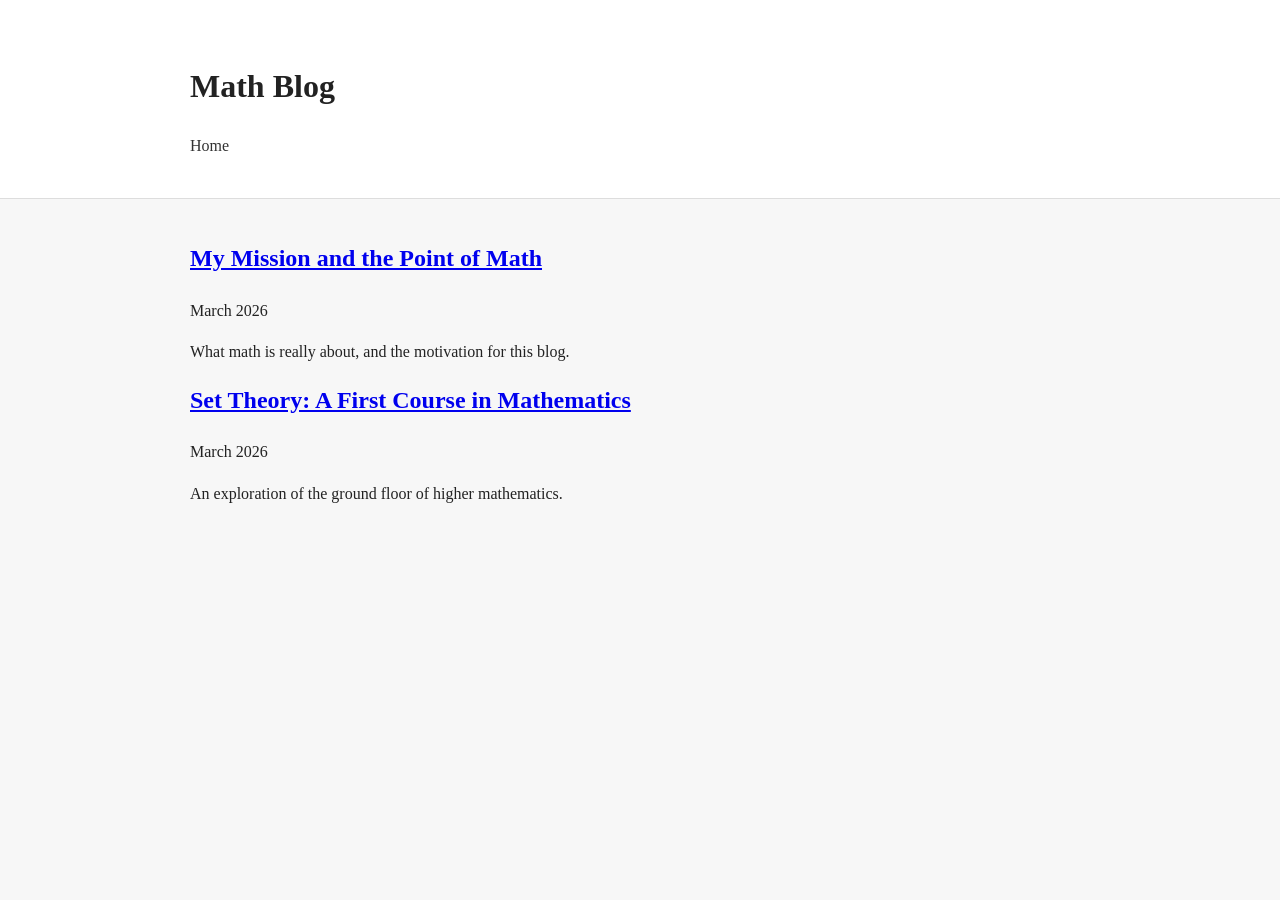
==== blog/index.html @ fbd9040a "Overhaul website" ====
<!DOCTYPE html>
<html lang="en">
  <head>
    <meta charset="UTF-8">
    <title>Paul Zupan | Math Blog</title>
    <link rel="stylesheet" href="../style.css">
  </head>

  <body>
    <header>
      <div class="container">
        <h1>Math Blog</h1>
        <nav>
          <a href="../index.html">Home</a>
        </nav>
      </div>
    </header>

    <div class="container">
      <!--
      <article class="post">
        <h2><a href="first-post.html">An Intuition for Quotient Groups</a></h2>
        <p class="date">March 2026</p>
        <p>
        A conceptual introduction to quotient groups and how they arise
        naturally when studying symmetries.
        </p>
      </article>

      <article class="post">
        <h2><a href="category-theory-notes.html">Notes on Functors</a></h2>
        <p class="date">March 2026</p>
        <p>
        Basic examples of functors and why they appear everywhere in
        mathematics.
        </p>
      </article>
      -->
      <article class="post">
        <h2><a href="the-point.html">My Mission and the Point of Math</a></h2>
        <p class="date">March 2026</p>
        <p>What math is really about, and the motivation for this blog.</p>
      </article>

      <article class="post">
        <h2><a href="set-theory.html">Set Theory: A First Course in Mathematics</a></h2>
        <p class="date">March 2026</p>
        <p>An exploration of the ground floor of higher mathematics.</p>
      </article>
    </div>
  </body>
</html>
---- style.css ----
body {
  margin: 0;
  font-family: Georgia, "Times New Roman", serif;
  background: #f7f7f7;
  color: #222;
  line-height: 1.6;
}

.container {
  max-width: 900px;
  margin: auto;
  padding: 40px 20px;
}

header {
  background: #ffffff;
  border-bottom: 1px solid #ddd;
}

h1 {
  margin-bottom: 5px;
}

.subtitle {
  color: #666;
  margin-top: 0;
}

nav {
  margin-top: 20px;
}

nav a {
  margin-right: 20px;
  text-decoration: none;
  color: #333;
  font-weight: 500;
}

nav a:hover {
  text-decoration: underline;
}

section {
  background: white;
  margin-top: 30px;
  border: 1px solid #e0e0e0;
  border-radius: 4px;
}

h2 {
  margin-top: 0;
}

ul {
  padding-left: 20px;
}

.button {
  display: inline-block;
  margin-top: 10px;
  padding: 10px 18px;
  border: 1px solid #333;
  text-decoration: none;
  color: #333;
  border-radius: 3px;
}

.button:hover {
  background: #333;
  color: white;
}

footer {
  text-align: center;
  color: #777;
  padding: 30px 0;
}
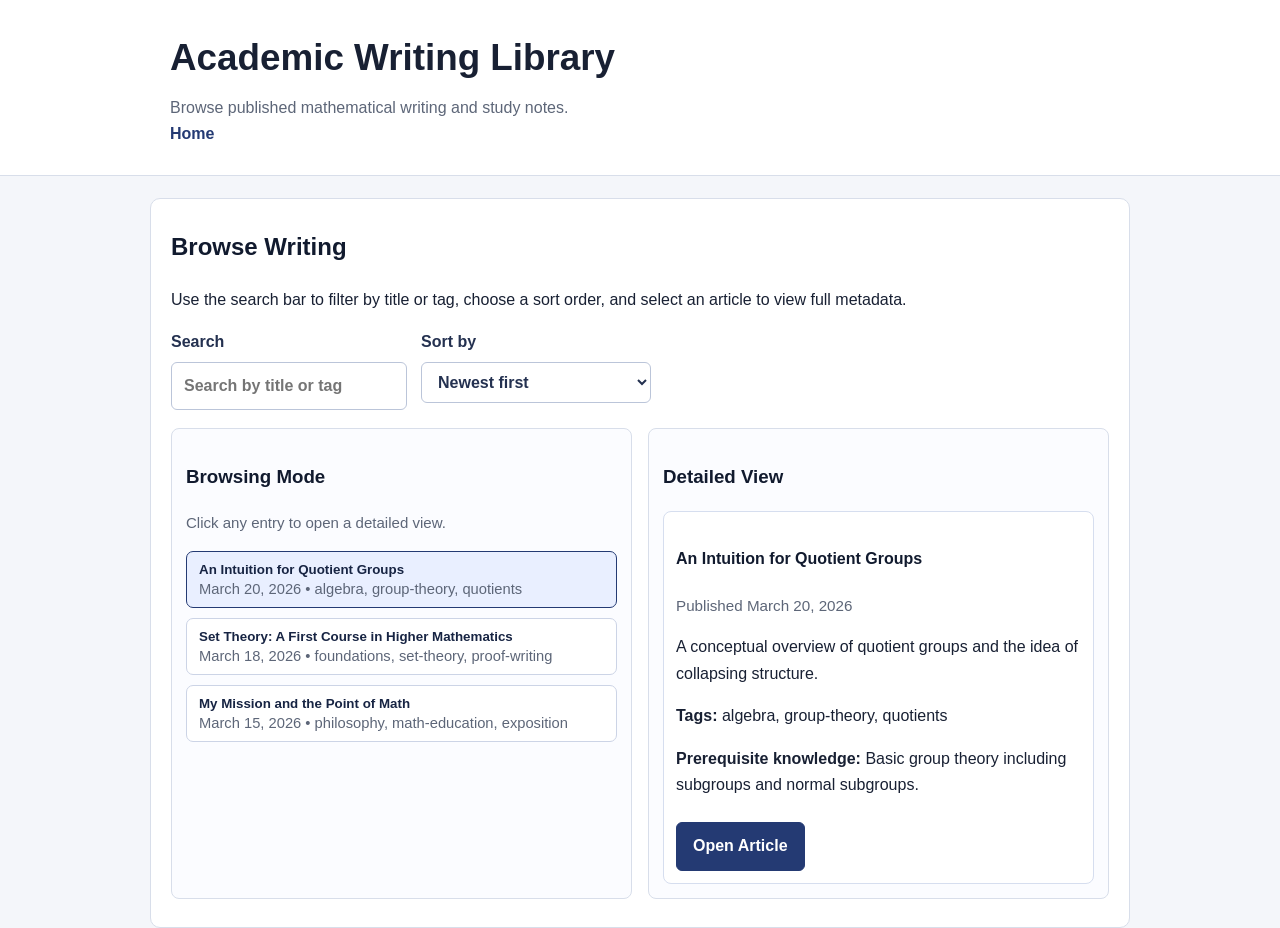
==== commit 1d5699ed: "Build mathematical writing portfolio and searchable library Co-authored-by: Paul Zupan <eggsontoast1" ====
--- a/blog/index.html
+++ b/blog/index.html
@@ -2,51 +2,207 @@
 <html lang="en">
   <head>
     <meta charset="UTF-8">
-    <title>Paul Zupan | Math Blog</title>
+    <meta name="viewport" content="width=device-width, initial-scale=1.0">
+    <title>Paul Zupan | Academic Writing Library</title>
     <link rel="stylesheet" href="../style.css">
   </head>
 
   <body>
-    <header>
+    <header class="site-header">
       <div class="container">
-        <h1>Math Blog</h1>
+        <h1>Academic Writing Library</h1>
+        <p class="subtitle">Browse published mathematical writing and study notes.</p>
         <nav>
           <a href="../index.html">Home</a>
         </nav>
       </div>
     </header>
 
-    <div class="container">
-      <!--
-      <article class="post">
-        <h2><a href="first-post.html">An Intuition for Quotient Groups</a></h2>
-        <p class="date">March 2026</p>
-        <p>
-        A conceptual introduction to quotient groups and how they arise
-        naturally when studying symmetries.
-        </p>
-      </article>
-
-      <article class="post">
-        <h2><a href="category-theory-notes.html">Notes on Functors</a></h2>
-        <p class="date">March 2026</p>
-        <p>
-        Basic examples of functors and why they appear everywhere in
-        mathematics.
-        </p>
-      </article>
-      -->
-      <article class="post">
-        <h2><a href="the-point.html">My Mission and the Point of Math</a></h2>
-        <p class="date">March 2026</p>
-        <p>What math is really about, and the motivation for this blog.</p>
-      </article>
-
-      <article class="post">
-        <h2><a href="set-theory.html">Set Theory: A First Course in Mathematics</a></h2>
-        <p class="date">March 2026</p>
-        <p>An exploration of the ground floor of higher mathematics.</p>
-      </article>
-    </div>
+    <main class="container panel writing-library">
+      <h2>Browse Writing</h2>
+      <p>
+        Use the search bar to filter by title or tag, choose a sort order, and
+        select an article to view full metadata.
+      </p>
+
+      <div class="library-controls">
+        <label class="control-group">
+          Search
+          <input
+            id="searchInput"
+            type="search"
+            placeholder="Search by title or tag"
+            aria-label="Search by title or tag"
+          >
+        </label>
+
+        <label class="control-group">
+          Sort by
+          <select id="sortSelect" aria-label="Sort articles">
+            <option value="newest">Newest first</option>
+            <option value="oldest">Oldest first</option>
+            <option value="title-asc">Title (A to Z)</option>
+            <option value="title-desc">Title (Z to A)</option>
+          </select>
+        </label>
+      </div>
+
+      <div class="library-grid">
+        <section class="browse-pane" aria-labelledby="browse-heading">
+          <h3 id="browse-heading">Browsing Mode</h3>
+          <p class="small-text">Click any entry to open a detailed view.</p>
+          <div id="articleList" class="article-list"></div>
+          <p id="emptyState" class="small-text" hidden>
+            No articles match your search. Try a different title keyword or tag.
+          </p>
+        </section>
+
+        <section class="detail-pane" aria-labelledby="detail-heading">
+          <h3 id="detail-heading">Detailed View</h3>
+          <article id="articleDetail" class="detail-card">
+            <p class="small-text">Select an article from the list to view details.</p>
+          </article>
+        </section>
+      </div>
+
+      <noscript>
+        <hr>
+        <h3>Article Links (JavaScript disabled)</h3>
+        <ul>
+          <li><a href="the-point.html">My Mission and the Point of Math</a></li>
+          <li><a href="set-theory.html">Set Theory: A First Course in Mathematics</a></li>
+          <li><a href="first-post.html">An Intuition for Quotient Groups</a></li>
+        </ul>
+      </noscript>
+    </main>
+
+    <script>
+      const articles = [
+        {
+          id: "the-point",
+          title: "My Mission and the Point of Math",
+          url: "the-point.html",
+          date: "2026-03-15",
+          tags: ["philosophy", "math-education", "exposition"],
+          prerequisites: "Comfort reading short prose discussions about mathematics.",
+          summary: "A mission-centered essay on what mathematics is and why communicating it clearly matters."
+        },
+        {
+          id: "set-theory",
+          title: "Set Theory: A First Course in Higher Mathematics",
+          url: "set-theory.html",
+          date: "2026-03-18",
+          tags: ["foundations", "set-theory", "proof-writing"],
+          prerequisites: "High-school algebra and willingness to read formal definitions.",
+          summary: "An introduction to sets as the foundational language of modern mathematical reasoning."
+        },
+        {
+          id: "quotient-groups",
+          title: "An Intuition for Quotient Groups",
+          url: "first-post.html",
+          date: "2026-03-20",
+          tags: ["algebra", "group-theory", "quotients"],
+          prerequisites: "Basic group theory including subgroups and normal subgroups.",
+          summary: "A conceptual overview of quotient groups and the idea of collapsing structure."
+        }
+      ];
+
+      const searchInput = document.getElementById("searchInput");
+      const sortSelect = document.getElementById("sortSelect");
+      const articleList = document.getElementById("articleList");
+      const articleDetail = document.getElementById("articleDetail");
+      const emptyState = document.getElementById("emptyState");
+      const dateFormatter = new Intl.DateTimeFormat("en-US", {
+        year: "numeric",
+        month: "long",
+        day: "numeric"
+      });
+
+      let selectedId = null;
+
+      function formatDate(dateValue) {
+        return dateFormatter.format(new Date(dateValue + "T00:00:00"));
+      }
+
+      function sortArticles(items) {
+        const mode = sortSelect.value;
+        const sorted = [...items];
+
+        sorted.sort((a, b) => {
+          if (mode === "oldest") return a.date.localeCompare(b.date);
+          if (mode === "title-asc") return a.title.localeCompare(b.title);
+          if (mode === "title-desc") return b.title.localeCompare(a.title);
+          return b.date.localeCompare(a.date);
+        });
+
+        return sorted;
+      }
+
+      function filterArticles() {
+        const query = searchInput.value.trim().toLowerCase();
+        if (!query) return articles;
+
+        return articles.filter((article) => {
+          const titleMatch = article.title.toLowerCase().includes(query);
+          const tagMatch = article.tags.some((tag) => tag.toLowerCase().includes(query));
+          return titleMatch || tagMatch;
+        });
+      }
+
+      function renderDetail(article) {
+        articleDetail.innerHTML = `
+          <h4>${article.title}</h4>
+          <p class="date">Published ${formatDate(article.date)}</p>
+          <p>${article.summary}</p>
+          <p><strong>Tags:</strong> ${article.tags.join(", ")}</p>
+          <p><strong>Prerequisite knowledge:</strong> ${article.prerequisites}</p>
+          <a class="button" href="${article.url}">Open Article</a>
+        `;
+      }
+
+      function renderList() {
+        const visibleArticles = sortArticles(filterArticles());
+        articleList.innerHTML = "";
+
+        if (!visibleArticles.length) {
+          emptyState.hidden = false;
+          articleDetail.innerHTML = "<p class=\"small-text\">No article selected.</p>";
+          return;
+        }
+
+        emptyState.hidden = true;
+        const visibleIds = new Set(visibleArticles.map((article) => article.id));
+        if (!selectedId || !visibleIds.has(selectedId)) {
+          selectedId = visibleArticles[0].id;
+        }
+
+        visibleArticles.forEach((article) => {
+          const button = document.createElement("button");
+          button.type = "button";
+          button.className = "article-item";
+          if (article.id === selectedId) {
+            button.classList.add("active");
+          }
+          button.innerHTML = `
+            <span class="article-title">${article.title}</span>
+            <span class="article-meta">${formatDate(article.date)} • ${article.tags.join(", ")}</span>
+          `;
+          button.addEventListener("click", () => {
+            selectedId = article.id;
+            renderList();
+          });
+          articleList.appendChild(button);
+        });
+
+        const selectedArticle = visibleArticles.find((article) => article.id === selectedId);
+        if (selectedArticle) {
+          renderDetail(selectedArticle);
+        }
+      }
+
+      searchInput.addEventListener("input", renderList);
+      sortSelect.addEventListener("change", renderList);
+      renderList();
+    </script>
   </body>
 </html>
--- a/style.css
+++ b/style.css
@@ -1,78 +1,241 @@
+:root {
+  --bg: #f4f6fa;
+  --panel: #ffffff;
+  --text: #182033;
+  --muted: #5d6678;
+  --line: #d8deea;
+  --accent: #243a73;
+  --accent-soft: #e9efff;
+}
+
+*,
+*::before,
+*::after {
+  box-sizing: border-box;
+}
+
 body {
   margin: 0;
-  font-family: Georgia, "Times New Roman", serif;
-  background: #f7f7f7;
-  color: #222;
-  line-height: 1.6;
+  font-family: "Segoe UI", "Inter", Arial, sans-serif;
+  background: var(--bg);
+  color: var(--text);
+  line-height: 1.65;
 }
 
 .container {
-  max-width: 900px;
-  margin: auto;
-  padding: 40px 20px;
-}
-
-header {
-  background: #ffffff;
-  border-bottom: 1px solid #ddd;
+  max-width: 980px;
+  margin: 0 auto;
+  padding: 28px 20px;
+}
+
+.site-header {
+  background: var(--panel);
+  border-bottom: 1px solid var(--line);
+}
+
+.header-content {
+  display: flex;
+  justify-content: space-between;
+  gap: 28px;
+  align-items: flex-start;
+  padding-bottom: 12px;
 }
 
 h1 {
-  margin-bottom: 5px;
+  margin: 0;
+  font-size: clamp(1.8rem, 4vw, 2.3rem);
+}
+
+h2,
+h3,
+h4 {
+  color: #111a2e;
 }
 
 .subtitle {
-  color: #666;
-  margin-top: 0;
+  color: var(--muted);
+  margin: 6px 0 0;
+}
+
+.contact-list {
+  list-style: none;
+  margin: 0;
+  padding: 0;
+  font-size: 0.95rem;
+}
+
+.contact-list li + li {
+  margin-top: 6px;
 }
 
 nav {
-  margin-top: 20px;
+  display: flex;
+  flex-wrap: wrap;
+  gap: 16px;
 }
 
 nav a {
-  margin-right: 20px;
   text-decoration: none;
-  color: #333;
-  font-weight: 500;
-}
-
-nav a:hover {
+  color: var(--accent);
+  font-weight: 600;
+}
+
+nav a:hover,
+nav a:focus-visible {
   text-decoration: underline;
 }
 
-section {
-  background: white;
-  margin-top: 30px;
-  border: 1px solid #e0e0e0;
-  border-radius: 4px;
-}
-
-h2 {
-  margin-top: 0;
-}
-
-ul {
-  padding-left: 20px;
+.panel {
+  background: var(--panel);
+  border: 1px solid var(--line);
+  border-radius: 10px;
+  margin-top: 22px;
+}
+
+.mission-panel {
+  background: linear-gradient(135deg, #f8faff 0%, #eef3ff 100%);
+  border: 1px solid #ccd7fa;
+  border-radius: 10px;
+  margin-top: 22px;
+}
+
+.mission-text {
+  margin: 0;
+  padding: 14px 16px;
+  border-left: 4px solid var(--accent);
+  background: rgba(255, 255, 255, 0.7);
+  border-radius: 6px;
 }
 
 .button {
   display: inline-block;
-  margin-top: 10px;
-  padding: 10px 18px;
-  border: 1px solid #333;
+  margin-top: 8px;
+  padding: 10px 16px;
+  border: 1px solid var(--accent);
+  background: var(--accent);
+  color: #fff;
   text-decoration: none;
-  color: #333;
-  border-radius: 3px;
-}
-
-.button:hover {
-  background: #333;
-  color: white;
+  border-radius: 6px;
+  font-weight: 600;
+}
+
+.button:hover,
+.button:focus-visible {
+  background: #1a2f62;
+}
+
+.writing-library h2 {
+  margin-top: 0;
+}
+
+.library-controls {
+  display: flex;
+  flex-wrap: wrap;
+  gap: 14px;
+  margin: 16px 0 18px;
+}
+
+.control-group {
+  display: flex;
+  flex-direction: column;
+  gap: 6px;
+  font-weight: 600;
+  color: #243150;
+  min-width: 230px;
+}
+
+input[type="search"],
+select {
+  border: 1px solid #bbc5d9;
+  border-radius: 6px;
+  padding: 10px 12px;
+  font: inherit;
+  color: inherit;
+  background: #fff;
+}
+
+.library-grid {
+  display: grid;
+  grid-template-columns: minmax(0, 1fr) minmax(0, 1fr);
+  gap: 16px;
+}
+
+.browse-pane,
+.detail-pane {
+  border: 1px solid var(--line);
+  border-radius: 8px;
+  padding: 14px;
+  background: #fbfcff;
+}
+
+.article-list {
+  display: flex;
+  flex-direction: column;
+  gap: 10px;
+}
+
+.article-item {
+  width: 100%;
+  text-align: left;
+  border: 1px solid #ccd4e6;
+  border-radius: 7px;
+  padding: 10px 12px;
+  background: #fff;
+  cursor: pointer;
+}
+
+.article-item:hover,
+.article-item:focus-visible {
+  border-color: var(--accent);
+}
+
+.article-item.active {
+  border-color: var(--accent);
+  background: var(--accent-soft);
+}
+
+.article-title {
+  display: block;
+  font-weight: 600;
+  color: #172443;
+}
+
+.article-meta {
+  display: block;
+  margin-top: 4px;
+  color: var(--muted);
+  font-size: 0.92rem;
+}
+
+.detail-card {
+  background: #fff;
+  border: 1px solid #d6deef;
+  border-radius: 8px;
+  padding: 12px;
+}
+
+.small-text {
+  color: var(--muted);
+  font-size: 0.94rem;
+}
+
+.date {
+  color: var(--muted);
+  font-size: 0.95rem;
 }
 
 footer {
   text-align: center;
-  color: #777;
-  padding: 30px 0;
-}
+  color: var(--muted);
+  padding: 28px 0;
+}
+
+@media (max-width: 820px) {
+  .header-content {
+    flex-direction: column;
+  }
+
+  .library-grid {
+    grid-template-columns: 1fr;
+  }
+}
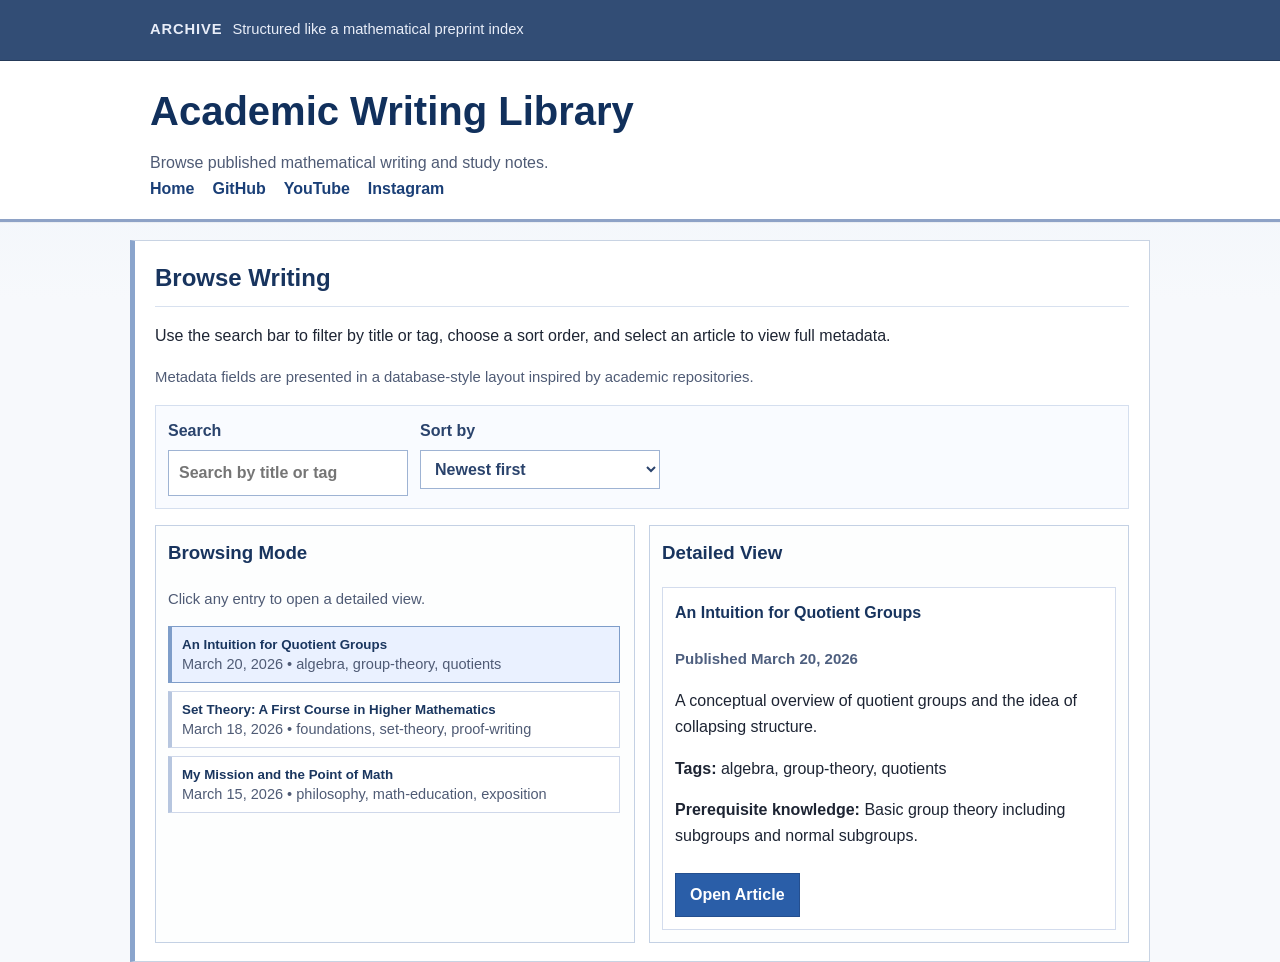
==== commit b14d7e5c: "Restyle site with arXiv-inspired design and social links Co-authored-by: Paul Zupan <eggsontoast1672" ====
--- a/blog/index.html
+++ b/blog/index.html
@@ -8,12 +8,22 @@
   </head>
 
   <body>
+    <div class="top-strip">
+      <div class="container top-strip-content">
+        <span class="kicker">Archive</span>
+        <span>Structured like a mathematical preprint index</span>
+      </div>
+    </div>
+
     <header class="site-header">
       <div class="container">
         <h1>Academic Writing Library</h1>
         <p class="subtitle">Browse published mathematical writing and study notes.</p>
         <nav>
           <a href="../index.html">Home</a>
+          <a href="https://github.com/eggsontoast1672">GitHub</a>
+          <a href="https://www.youtube.com/@eggsontoast1672">YouTube</a>
+          <a href="https://www.instagram.com/eggsontoast1672">Instagram</a>
         </nav>
       </div>
     </header>
@@ -23,6 +33,9 @@
       <p>
         Use the search bar to filter by title or tag, choose a sort order, and
         select an article to view full metadata.
+      </p>
+      <p class="small-text">
+        Metadata fields are presented in a database-style layout inspired by academic repositories.
       </p>
 
       <div class="library-controls">
--- a/style.css
+++ b/style.css
@@ -1,11 +1,14 @@
 :root {
-  --bg: #f4f6fa;
+  --bg: #f2f5f9;
   --panel: #ffffff;
-  --text: #182033;
-  --muted: #5d6678;
-  --line: #d8deea;
-  --accent: #243a73;
-  --accent-soft: #e9efff;
+  --text: #1d2433;
+  --muted: #4f5b75;
+  --line: #c8d3e3;
+  --line-dark: #8ea2c6;
+  --accent: #1f4b8f;
+  --accent-dark: #17386a;
+  --accent-soft: #eaf1ff;
+  --strip: #324d75;
 }
 
 *,
@@ -16,40 +19,73 @@
 
 body {
   margin: 0;
-  font-family: "Segoe UI", "Inter", Arial, sans-serif;
-  background: var(--bg);
+  font-family: Arial, Helvetica, sans-serif;
+  background: linear-gradient(180deg, #edf2f9 0%, #f7f9fc 300px);
   color: var(--text);
-  line-height: 1.65;
+  line-height: 1.62;
+}
+
+a {
+  color: var(--accent);
+  text-decoration: underline;
+}
+
+a:hover,
+a:focus-visible {
+  color: var(--accent-dark);
 }
 
 .container {
-  max-width: 980px;
+  max-width: 1020px;
   margin: 0 auto;
-  padding: 28px 20px;
+  padding: 18px 20px;
+}
+
+.top-strip {
+  background: var(--strip);
+  color: #e8edf8;
+  border-bottom: 1px solid #253a59;
+  font-size: 0.92rem;
+}
+
+.top-strip-content {
+  display: flex;
+  gap: 10px;
+  flex-wrap: wrap;
+  align-items: center;
+}
+
+.kicker {
+  text-transform: uppercase;
+  letter-spacing: 0.06em;
+  font-weight: 700;
 }
 
 .site-header {
   background: var(--panel);
-  border-bottom: 1px solid var(--line);
+  border-bottom: 3px solid var(--line-dark);
+  box-shadow: 0 1px 0 rgba(0, 0, 0, 0.04);
 }
 
 .header-content {
   display: flex;
   justify-content: space-between;
-  gap: 28px;
+  gap: 18px;
   align-items: flex-start;
-  padding-bottom: 12px;
 }
 
 h1 {
   margin: 0;
-  font-size: clamp(1.8rem, 4vw, 2.3rem);
+  font-family: "Trebuchet MS", Arial, sans-serif;
+  font-size: clamp(2rem, 4vw, 2.5rem);
+  color: #11305c;
 }
 
 h2,
 h3,
 h4 {
-  color: #111a2e;
+  color: #18345e;
+  margin-top: 0;
 }
 
 .subtitle {
@@ -65,19 +101,37 @@
 }
 
 .contact-list li + li {
-  margin-top: 6px;
-}
-
-nav {
+  margin-top: 5px;
+}
+
+.social-row {
+  display: flex;
+  gap: 10px;
+  align-items: baseline;
+  border-top: 1px solid var(--line);
+  border-bottom: 1px solid var(--line);
+  background: #f8fbff;
+}
+
+.social-links {
+  margin: 0;
+  padding: 0;
+  list-style: none;
   display: flex;
   flex-wrap: wrap;
   gap: 16px;
 }
 
+nav {
+  display: flex;
+  flex-wrap: wrap;
+  gap: 12px 18px;
+}
+
 nav a {
   text-decoration: none;
-  color: var(--accent);
-  font-weight: 600;
+  color: #1a3f77;
+  font-weight: 700;
 }
 
 nav a:hover,
@@ -88,40 +142,50 @@
 .panel {
   background: var(--panel);
   border: 1px solid var(--line);
-  border-radius: 10px;
-  margin-top: 22px;
+  border-left: 5px solid #8aa4cc;
+  margin-top: 18px;
+}
+
+.panel h2 {
+  margin-bottom: 10px;
+  border-bottom: 1px solid #d8e1ef;
+  padding-bottom: 8px;
 }
 
 .mission-panel {
-  background: linear-gradient(135deg, #f8faff 0%, #eef3ff 100%);
-  border: 1px solid #ccd7fa;
-  border-radius: 10px;
-  margin-top: 22px;
+  background: #fefdf4;
+  border: 1px solid #ddd8b8;
+  border-left: 5px solid #9d8a3c;
+  margin-top: 18px;
 }
 
 .mission-text {
   margin: 0;
-  padding: 14px 16px;
-  border-left: 4px solid var(--accent);
-  background: rgba(255, 255, 255, 0.7);
-  border-radius: 6px;
+  padding: 12px;
+  background: #fffef8;
+  border: 1px solid #ebe4bc;
+}
+
+.secondary-panel {
+  border-left-color: #a8b2c4;
+  background: #fbfcfe;
 }
 
 .button {
   display: inline-block;
   margin-top: 8px;
-  padding: 10px 16px;
-  border: 1px solid var(--accent);
-  background: var(--accent);
+  padding: 8px 14px;
+  border: 1px solid #244f8f;
+  background: #2a5ea8;
   color: #fff;
   text-decoration: none;
-  border-radius: 6px;
-  font-weight: 600;
+  font-weight: 700;
 }
 
 .button:hover,
 .button:focus-visible {
-  background: #1a2f62;
+  background: #1f4b8f;
+  color: #fff;
 }
 
 .writing-library h2 {
@@ -131,110 +195,131 @@
 .library-controls {
   display: flex;
   flex-wrap: wrap;
-  gap: 14px;
-  margin: 16px 0 18px;
+  gap: 12px;
+  margin: 16px 0;
+  padding: 12px;
+  border: 1px solid #d5dfef;
+  background: #f9fbff;
 }
 
 .control-group {
   display: flex;
   flex-direction: column;
   gap: 6px;
-  font-weight: 600;
-  color: #243150;
-  min-width: 230px;
+  font-weight: 700;
+  color: #2a436c;
+  min-width: 240px;
 }
 
 input[type="search"],
 select {
-  border: 1px solid #bbc5d9;
-  border-radius: 6px;
-  padding: 10px 12px;
+  border: 1px solid #9eb3d3;
+  border-radius: 0;
+  padding: 9px 10px;
   font: inherit;
   color: inherit;
   background: #fff;
 }
 
+input[type="search"]:focus-visible,
+select:focus-visible {
+  outline: 2px solid #5c83c2;
+  outline-offset: 1px;
+}
+
 .library-grid {
   display: grid;
   grid-template-columns: minmax(0, 1fr) minmax(0, 1fr);
-  gap: 16px;
+  gap: 14px;
 }
 
 .browse-pane,
 .detail-pane {
-  border: 1px solid var(--line);
-  border-radius: 8px;
-  padding: 14px;
-  background: #fbfcff;
+  border: 1px solid #c4d1e4;
+  padding: 12px;
+  background: #fdfefe;
 }
 
 .article-list {
   display: flex;
   flex-direction: column;
-  gap: 10px;
+  gap: 8px;
+  max-height: 460px;
+  overflow: auto;
+  padding-right: 2px;
 }
 
 .article-item {
   width: 100%;
   text-align: left;
-  border: 1px solid #ccd4e6;
-  border-radius: 7px;
-  padding: 10px 12px;
+  border: 1px solid #cfd8ea;
+  border-left: 4px solid #b7c6df;
+  padding: 10px;
   background: #fff;
   cursor: pointer;
 }
 
 .article-item:hover,
 .article-item:focus-visible {
-  border-color: var(--accent);
+  border-left-color: #4472b6;
+  border-color: #9db4d7;
 }
 
 .article-item.active {
-  border-color: var(--accent);
+  border-left-color: #1f4b8f;
+  border-color: #7e9dc9;
   background: var(--accent-soft);
 }
 
 .article-title {
   display: block;
-  font-weight: 600;
-  color: #172443;
+  font-weight: 700;
+  color: #1a365f;
 }
 
 .article-meta {
   display: block;
   margin-top: 4px;
   color: var(--muted);
-  font-size: 0.92rem;
+  font-size: 0.91rem;
 }
 
 .detail-card {
   background: #fff;
-  border: 1px solid #d6deef;
-  border-radius: 8px;
+  border: 1px solid #d3dced;
   padding: 12px;
 }
 
 .small-text {
   color: var(--muted);
+  font-size: 0.93rem;
+}
+
+.date {
+  color: #4e5f7f;
   font-size: 0.94rem;
-}
-
-.date {
-  color: var(--muted);
-  font-size: 0.95rem;
+  font-weight: 700;
 }
 
 footer {
+  margin-top: 26px;
+  border-top: 1px solid var(--line);
+  background: #fff;
   text-align: center;
   color: var(--muted);
-  padding: 28px 0;
-}
-
-@media (max-width: 820px) {
+  padding: 18px 0;
+}
+
+@media (max-width: 860px) {
   .header-content {
     flex-direction: column;
   }
 
+  .social-row {
+    flex-direction: column;
+    align-items: flex-start;
+  }
+
   .library-grid {
     grid-template-columns: 1fr;
   }
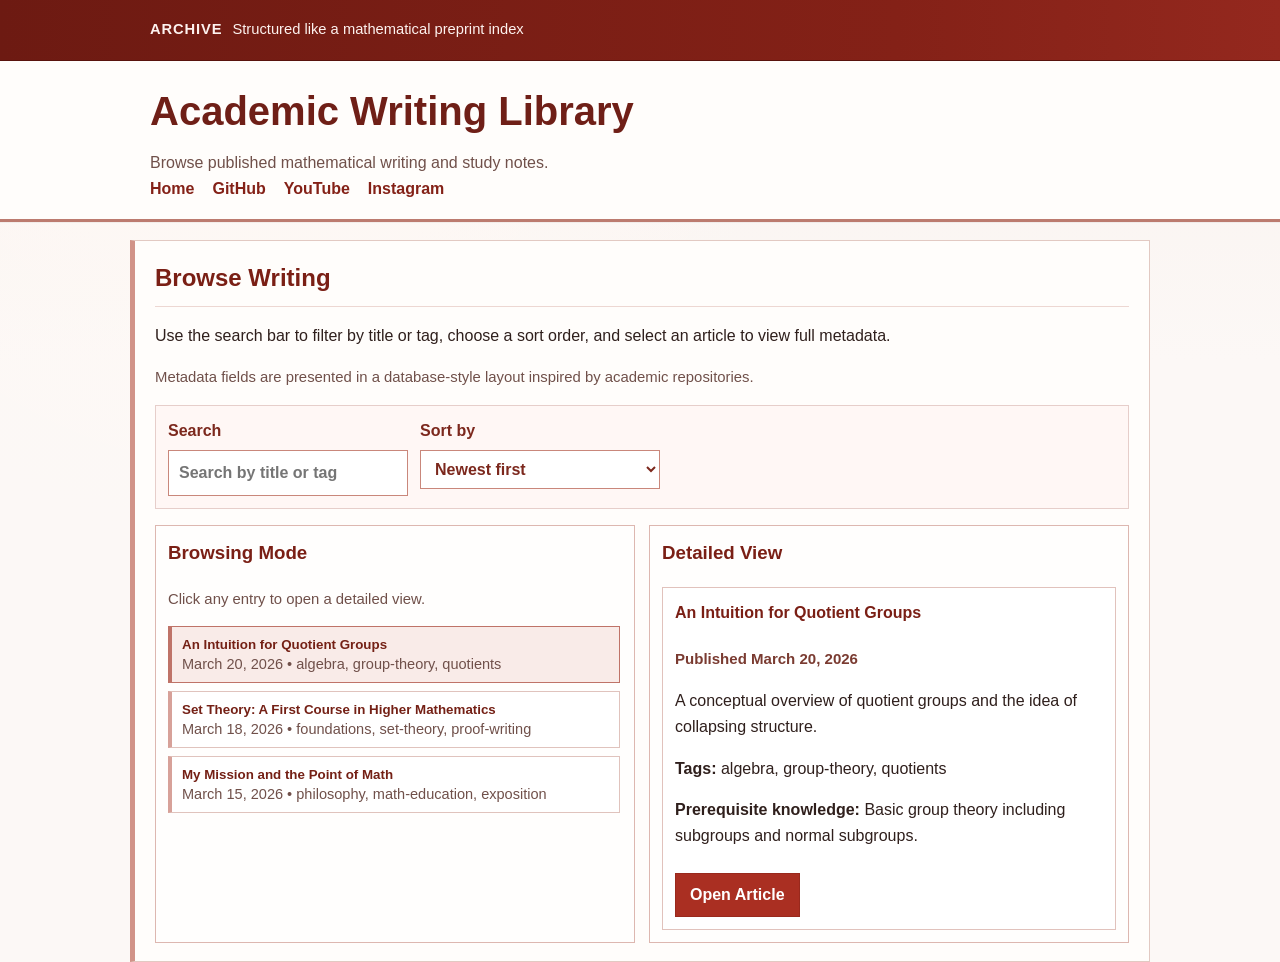
==== commit 85291408: "Refine layout, split library JS, and adopt red theme Co-authored-by: Paul Zupan <eggsontoast1672@use" ====
--- a/blog/index.html
+++ b/blog/index.html
@@ -89,133 +89,6 @@
       </noscript>
     </main>
 
-    <script>
-      const articles = [
-        {
-          id: "the-point",
-          title: "My Mission and the Point of Math",
-          url: "the-point.html",
-          date: "2026-03-15",
-          tags: ["philosophy", "math-education", "exposition"],
-          prerequisites: "Comfort reading short prose discussions about mathematics.",
-          summary: "A mission-centered essay on what mathematics is and why communicating it clearly matters."
-        },
-        {
-          id: "set-theory",
-          title: "Set Theory: A First Course in Higher Mathematics",
-          url: "set-theory.html",
-          date: "2026-03-18",
-          tags: ["foundations", "set-theory", "proof-writing"],
-          prerequisites: "High-school algebra and willingness to read formal definitions.",
-          summary: "An introduction to sets as the foundational language of modern mathematical reasoning."
-        },
-        {
-          id: "quotient-groups",
-          title: "An Intuition for Quotient Groups",
-          url: "first-post.html",
-          date: "2026-03-20",
-          tags: ["algebra", "group-theory", "quotients"],
-          prerequisites: "Basic group theory including subgroups and normal subgroups.",
-          summary: "A conceptual overview of quotient groups and the idea of collapsing structure."
-        }
-      ];
-
-      const searchInput = document.getElementById("searchInput");
-      const sortSelect = document.getElementById("sortSelect");
-      const articleList = document.getElementById("articleList");
-      const articleDetail = document.getElementById("articleDetail");
-      const emptyState = document.getElementById("emptyState");
-      const dateFormatter = new Intl.DateTimeFormat("en-US", {
-        year: "numeric",
-        month: "long",
-        day: "numeric"
-      });
-
-      let selectedId = null;
-
-      function formatDate(dateValue) {
-        return dateFormatter.format(new Date(dateValue + "T00:00:00"));
-      }
-
-      function sortArticles(items) {
-        const mode = sortSelect.value;
-        const sorted = [...items];
-
-        sorted.sort((a, b) => {
-          if (mode === "oldest") return a.date.localeCompare(b.date);
-          if (mode === "title-asc") return a.title.localeCompare(b.title);
-          if (mode === "title-desc") return b.title.localeCompare(a.title);
-          return b.date.localeCompare(a.date);
-        });
-
-        return sorted;
-      }
-
-      function filterArticles() {
-        const query = searchInput.value.trim().toLowerCase();
-        if (!query) return articles;
-
-        return articles.filter((article) => {
-          const titleMatch = article.title.toLowerCase().includes(query);
-          const tagMatch = article.tags.some((tag) => tag.toLowerCase().includes(query));
-          return titleMatch || tagMatch;
-        });
-      }
-
-      function renderDetail(article) {
-        articleDetail.innerHTML = `
-          <h4>${article.title}</h4>
-          <p class="date">Published ${formatDate(article.date)}</p>
-          <p>${article.summary}</p>
-          <p><strong>Tags:</strong> ${article.tags.join(", ")}</p>
-          <p><strong>Prerequisite knowledge:</strong> ${article.prerequisites}</p>
-          <a class="button" href="${article.url}">Open Article</a>
-        `;
-      }
-
-      function renderList() {
-        const visibleArticles = sortArticles(filterArticles());
-        articleList.innerHTML = "";
-
-        if (!visibleArticles.length) {
-          emptyState.hidden = false;
-          articleDetail.innerHTML = "<p class=\"small-text\">No article selected.</p>";
-          return;
-        }
-
-        emptyState.hidden = true;
-        const visibleIds = new Set(visibleArticles.map((article) => article.id));
-        if (!selectedId || !visibleIds.has(selectedId)) {
-          selectedId = visibleArticles[0].id;
-        }
-
-        visibleArticles.forEach((article) => {
-          const button = document.createElement("button");
-          button.type = "button";
-          button.className = "article-item";
-          if (article.id === selectedId) {
-            button.classList.add("active");
-          }
-          button.innerHTML = `
-            <span class="article-title">${article.title}</span>
-            <span class="article-meta">${formatDate(article.date)} • ${article.tags.join(", ")}</span>
-          `;
-          button.addEventListener("click", () => {
-            selectedId = article.id;
-            renderList();
-          });
-          articleList.appendChild(button);
-        });
-
-        const selectedArticle = visibleArticles.find((article) => article.id === selectedId);
-        if (selectedArticle) {
-          renderDetail(selectedArticle);
-        }
-      }
-
-      searchInput.addEventListener("input", renderList);
-      sortSelect.addEventListener("change", renderList);
-      renderList();
-    </script>
+    <script src="library.js"></script>
   </body>
 </html>
--- a/style.css
+++ b/style.css
@@ -1,14 +1,14 @@
 :root {
-  --bg: #f2f5f9;
-  --panel: #ffffff;
-  --text: #1d2433;
-  --muted: #4f5b75;
-  --line: #c8d3e3;
-  --line-dark: #8ea2c6;
-  --accent: #1f4b8f;
-  --accent-dark: #17386a;
-  --accent-soft: #eaf1ff;
-  --strip: #324d75;
+  --bg: #fcf7f4;
+  --panel: #fffdfb;
+  --text: #2f1f1c;
+  --muted: #70504a;
+  --line: #e2c9c2;
+  --line-dark: #bc7b6f;
+  --accent: #9f2d20;
+  --accent-dark: #7e1d14;
+  --accent-soft: #f9ebe8;
+  --strip: #7f1f16;
 }
 
 *,
@@ -20,7 +20,9 @@
 body {
   margin: 0;
   font-family: Arial, Helvetica, sans-serif;
-  background: linear-gradient(180deg, #edf2f9 0%, #f7f9fc 300px);
+  background:
+    radial-gradient(circle at 20% 0%, #fff9f5 0%, rgba(255, 249, 245, 0) 40%),
+    linear-gradient(180deg, #f9f2ee 0%, #fcf8f6 360px);
   color: var(--text);
   line-height: 1.62;
 }
@@ -42,9 +44,9 @@
 }
 
 .top-strip {
-  background: var(--strip);
-  color: #e8edf8;
-  border-bottom: 1px solid #253a59;
+  background: linear-gradient(90deg, #6d1a12 0%, #842117 70%, #94281e 100%);
+  color: #fdf2ef;
+  border-bottom: 1px solid #59130d;
   font-size: 0.92rem;
 }
 
@@ -78,13 +80,13 @@
   margin: 0;
   font-family: "Trebuchet MS", Arial, sans-serif;
   font-size: clamp(2rem, 4vw, 2.5rem);
-  color: #11305c;
+  color: #6f1f17;
 }
 
 h2,
 h3,
 h4 {
-  color: #18345e;
+  color: #7a1f15;
   margin-top: 0;
 }
 
@@ -110,7 +112,7 @@
   align-items: baseline;
   border-top: 1px solid var(--line);
   border-bottom: 1px solid var(--line);
-  background: #f8fbff;
+  background: #fff5f2;
 }
 
 .social-links {
@@ -130,7 +132,7 @@
 
 nav a {
   text-decoration: none;
-  color: #1a3f77;
+  color: #842117;
   font-weight: 700;
 }
 
@@ -142,41 +144,52 @@
 .panel {
   background: var(--panel);
   border: 1px solid var(--line);
-  border-left: 5px solid #8aa4cc;
+  border-left: 5px solid #d19388;
   margin-top: 18px;
 }
 
 .panel h2 {
   margin-bottom: 10px;
-  border-bottom: 1px solid #d8e1ef;
+  border-bottom: 1px solid #edd7d2;
   padding-bottom: 8px;
 }
 
+.unified-panel {
+  border-left-color: #b25747;
+  background:
+    linear-gradient(180deg, #fffefe 0%, #fffaf8 100%);
+}
+
+.unified-block + .unified-block {
+  margin-top: 18px;
+  padding-top: 16px;
+  border-top: 1px dashed #d9b2a8;
+}
+
 .mission-panel {
-  background: #fefdf4;
-  border: 1px solid #ddd8b8;
-  border-left: 5px solid #9d8a3c;
+  background: #fff8ef;
+  border: 1px solid #e2c8ad;
+  border-left: 5px solid #ad3928;
   margin-top: 18px;
 }
 
 .mission-text {
   margin: 0;
   padding: 12px;
-  background: #fffef8;
-  border: 1px solid #ebe4bc;
+  background: #fffdf9;
+  border: 1px solid #f1ddc7;
 }
 
 .secondary-panel {
-  border-left-color: #a8b2c4;
-  background: #fbfcfe;
+  background: #fffcfb;
 }
 
 .button {
   display: inline-block;
   margin-top: 8px;
   padding: 8px 14px;
-  border: 1px solid #244f8f;
-  background: #2a5ea8;
+  border: 1px solid #99291d;
+  background: #aa2f22;
   color: #fff;
   text-decoration: none;
   font-weight: 700;
@@ -184,7 +197,7 @@
 
 .button:hover,
 .button:focus-visible {
-  background: #1f4b8f;
+  background: #8b2218;
   color: #fff;
 }
 
@@ -198,8 +211,8 @@
   gap: 12px;
   margin: 16px 0;
   padding: 12px;
-  border: 1px solid #d5dfef;
-  background: #f9fbff;
+  border: 1px solid #e6ceca;
+  background: #fff7f5;
 }
 
 .control-group {
@@ -207,13 +220,13 @@
   flex-direction: column;
   gap: 6px;
   font-weight: 700;
-  color: #2a436c;
+  color: #7c281d;
   min-width: 240px;
 }
 
 input[type="search"],
 select {
-  border: 1px solid #9eb3d3;
+  border: 1px solid #c9877b;
   border-radius: 0;
   padding: 9px 10px;
   font: inherit;
@@ -223,7 +236,7 @@
 
 input[type="search"]:focus-visible,
 select:focus-visible {
-  outline: 2px solid #5c83c2;
+  outline: 2px solid #cd6f61;
   outline-offset: 1px;
 }
 
@@ -235,9 +248,9 @@
 
 .browse-pane,
 .detail-pane {
-  border: 1px solid #c4d1e4;
+  border: 1px solid #ddb7b0;
   padding: 12px;
-  background: #fdfefe;
+  background: #fffefd;
 }
 
 .article-list {
@@ -252,8 +265,8 @@
 .article-item {
   width: 100%;
   text-align: left;
-  border: 1px solid #cfd8ea;
-  border-left: 4px solid #b7c6df;
+  border: 1px solid #e0c3bd;
+  border-left: 4px solid #d7a199;
   padding: 10px;
   background: #fff;
   cursor: pointer;
@@ -261,20 +274,20 @@
 
 .article-item:hover,
 .article-item:focus-visible {
-  border-left-color: #4472b6;
-  border-color: #9db4d7;
+  border-left-color: #bf4f41;
+  border-color: #cf8d83;
 }
 
 .article-item.active {
-  border-left-color: #1f4b8f;
-  border-color: #7e9dc9;
+  border-left-color: #9f2d20;
+  border-color: #bf7368;
   background: var(--accent-soft);
 }
 
 .article-title {
   display: block;
   font-weight: 700;
-  color: #1a365f;
+  color: #742015;
 }
 
 .article-meta {
@@ -286,7 +299,7 @@
 
 .detail-card {
   background: #fff;
-  border: 1px solid #d3dced;
+  border: 1px solid #e1c2bc;
   padding: 12px;
 }
 
@@ -296,7 +309,7 @@
 }
 
 .date {
-  color: #4e5f7f;
+  color: #7a3b31;
   font-size: 0.94rem;
   font-weight: 700;
 }
